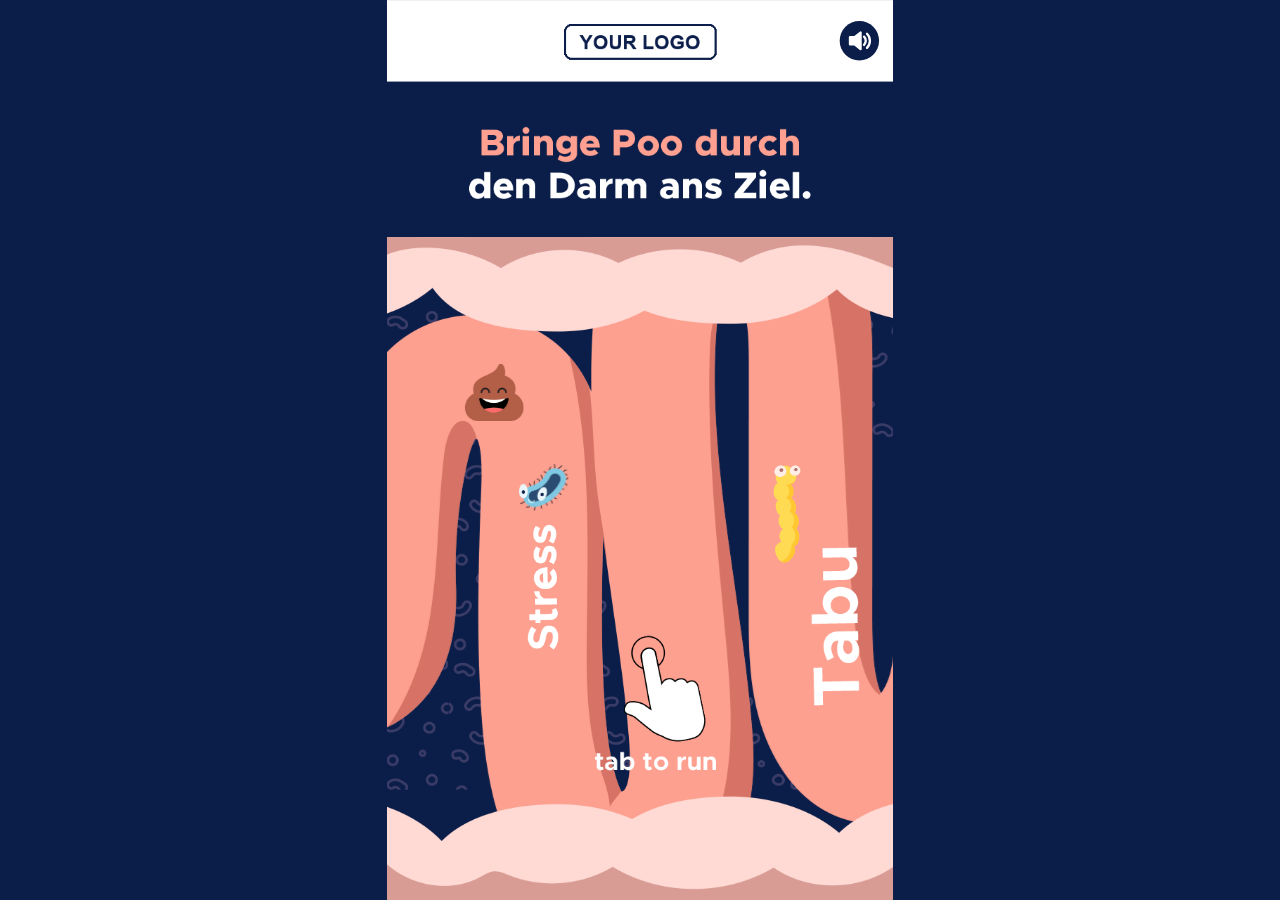
==== variant-a-game/index.html @ 856f4e37 "add variant a game files" ====
<!doctype html>
<html lang="de">
  <head>
    <meta charset="UTF-8" />
    <meta
      name="viewport"
      content="width=device-width, initial-scale=1, maximum-scale=1, user-scalable=no, viewport-fit=cover"
    />
    <meta name="ad.size" content="width=360,height=640" />
    <title>Gut Run</title>
    <link rel="preload" href="assets/01_game/gameplay.png" as="image" />
    <link rel="stylesheet" href="styles.css" />
  </head>
  <body>
    <!--
      #ad is the 360x640 design stage. JS scales it to the viewport (see fit() in index.js)
      and may make it taller than 640 on long phones (--extra = added height in design px).
    -->
    <div id="ad" class="is-loading" aria-label="Gut Run Spiel-Anzeige">
      <!-- ── Game scene ─────────────────────────────────────────── -->
      <section id="scene" class="scene">
        <img class="full bg" src="assets/bg.jpg" alt="" />
        <div class="shifted">
          <img
            class="full"
            id="texture"
            src="assets/01_game/bg_texture.png"
            alt=""
          />
        </div>
        <canvas id="game" aria-hidden="true"></canvas>
        <div class="shifted" id="decor">
          <!-- Obstacles shown on the start screen only (positions measured from design/01-start.png) -->
          <img
            class="decor"
            src="assets/01_game/bac6.png"
            alt=""
            style="left: 93.5px; top: 330px; width: 35px"
          />
          <img
            class="decor"
            src="assets/01_game/txt1.png"
            alt=""
            style="left: 100px; top: 373px; width: 21.85px"
          />
          <img
            class="decor"
            src="assets/01_game/bac2.png"
            alt=""
            style="left: 275px; top: 330.5px; width: 19.35px"
          />
          <img
            class="decor"
            src="assets/01_game/txt2.png"
            alt=""
            style="left: 301.5px; top: 389px; width: 34px"
          />
        </div>
        <div class="shifted">
          <img class="full" id="border" src="assets/border.png" alt="" />
        </div>
        <div id="floor"></div>
        <div class="shifted">
          <img
            class="full"
            id="headline"
            src="assets/01_game/tut.png"
            alt="Bringe Poo durch den Darm ans Ziel."
          />
          <img id="gesture" src="assets/gesture.png" alt="tap to run" />
        </div>
      </section>

      <!-- ── Fail endcard ───────────────────────────────────────── -->
      <section id="fail" class="endcard" hidden>
        <div class="shifted">
          <img
            class="full"
            data-el="bubble"
            src="assets/02_endcard/fail/bubble.png"
            alt=""
          />
          <img class="full bac" src="assets/02_endcard/fail/bac1.png" alt="" />
          <img class="full bac" src="assets/02_endcard/fail/bac2.png" alt="" />
          <img class="full bac" src="assets/02_endcard/fail/bac3.png" alt="" />
          <img class="full bac" src="assets/02_endcard/fail/bac4.png" alt="" />
          <img class="full bac" src="assets/02_endcard/fail/bac5.png" alt="" />
          <img
            class="full"
            data-el="poo"
            src="assets/02_endcard/fail/sad.png"
            alt=""
          />
          <img
            class="full"
            data-el="hl"
            src="assets/02_endcard/fail/hl.png"
            alt="Poo, das tat weh! Erfahre jetzt, was deinem Darm guttut."
          />
          <button
            class="btn cta"
            data-el="cta"
            style="left: 37px; top: 482.5px; width: 186px"
            type="button"
          >
            <img
              src="assets/02_endcard/fail/cta.png"
              alt="Jetzt informieren!"
            />
          </button>
          <button
            class="btn"
            id="replay"
            data-el="replay"
            style="left: 37.5px; top: 538.5px; width: 185.5px"
            type="button"
          >
            <img
              src="assets/02_endcard/fail/replay.png"
              alt="Nochmal spielen"
            />
          </button>
        </div>
      </section>

      <!-- ── Win endcard ────────────────────────────────────────── -->
      <section id="win" class="endcard" hidden>
        <div class="shifted">
          <img
            class="full"
            data-el="bubble"
            src="assets/02_endcard/win/bubble.png"
            alt=""
          />
          <canvas id="confetti" aria-hidden="true"></canvas>
          <img
            class="full"
            data-el="konfetti"
            src="assets/02_endcard/win/konfetti.png"
            alt=""
          />
          <img
            class="full"
            data-el="poo"
            src="assets/02_endcard/win/happy.png"
            alt=""
          />
          <img
            class="full"
            data-el="hl"
            src="assets/02_endcard/win/hl.png"
            alt="Poo, tut das gut! Wenn du weißt, was dein Darm braucht."
          />
          <button
            class="btn cta"
            data-el="cta"
            style="left: 28px; top: 560px; width: 214px"
            type="button"
          >
            <img
              src="assets/02_endcard/win/cta.png"
              alt="Jetzt mehr erfahren"
            />
          </button>
        </div>
      </section>

      <!-- Logo bar sits above every screen -->
      <img class="full" id="logo" src="assets/logo.png" alt="Your Logo" />

      <button id="mute" type="button" aria-pressed="false" aria-label="Ton aus">
        <svg viewBox="0 0 24 24" aria-hidden="true">
          <path class="spk" d="M4 9h4l5-4v14l-5-4H4z" />
          <path
            class="on"
            d="M16 8.5a5 5 0 0 1 0 7M18.5 6a8.5 8.5 0 0 1 0 12"
          />
          <path class="off" d="M16 9l6 6M22 9l-6 6" />
        </svg>
      </button>
    </div>

    <script src="https://cdnjs.cloudflare.com/ajax/libs/gsap/3.12.5/gsap.min.js"></script>
    <script src="./index.js"></script>
  </body>
</html>
---- variant-a-game/styles.css ----
/*
  Design units: everything inside #ad is laid out in the 360x640 design space
  (= the 720x1280 @2x assets at 50%). index.js scales #ad to the viewport with one transform.
*/
:root {
  --navy: #0b1e49;
  --gut-wall: #d89c95; /* bottom row colour of border.png, used to extend it on tall phones */
}

* {
  box-sizing: border-box;
}

html,
body {
  margin: 0;
  height: 100%;
  overflow: hidden;
  background: var(--navy);
  overscroll-behavior: none;
}

body {
  -webkit-tap-highlight-color: transparent;
  -webkit-user-select: none;
  user-select: none;
  -webkit-touch-callout: none;
}

#ad {
  --extra: 0px; /* extra stage height (design px) on phones taller than 9:16 */
  position: absolute;
  left: 0;
  top: 0;
  width: 360px;
  height: calc(640px + var(--extra));
  overflow: hidden;
  transform-origin: 0 0;
  touch-action: none; /* taps are game input, no double-tap zoom / scroll */
  cursor: pointer;
  background: var(--navy);
  font-family: system-ui, sans-serif;
}

#ad.is-loading > * {
  visibility: hidden;
}

img {
  display: block;
  -webkit-user-drag: none;
  user-select: none;
}

/* Full-frame 720x1280 layers rendered at 50% */
.full {
  position: absolute;
  left: 0;
  top: 0;
  width: 360px;
  height: 640px;
  pointer-events: none;
}

.bg {
  height: 100%;
  object-fit: cover;
}

/* Everything below the logo bar is shifted down by half the extra height, so it stays centred */
.shifted {
  position: absolute;
  left: 0;
  top: calc(var(--extra) / 2);
  width: 360px;
  height: 640px;
}

.scene,
.endcard {
  position: absolute;
  inset: 0;
}

.endcard {
  background: var(--navy);
}

/* The bean texture reaches into the headline band; the design shows it only inside the gut area */
#texture {
  clip-path: inset(168.5px 0 0 0);
}

/* ?overlay=1 – design file on top at 50% to check alignment */
#design-overlay {
  position: absolute;
  left: 0;
  top: calc(var(--extra) / 2);
  width: 360px;
  height: 640px;
  opacity: 0.5;
  pointer-events: none;
  z-index: 10;
}

#game {
  position: absolute;
  left: 0;
  top: 0;
  width: 360px;
  height: 100%;
}

#floor {
  position: absolute;
  left: 0;
  right: 0;
  bottom: 0;
  height: calc(var(--extra) / 2 + 1px);
  background: var(--gut-wall);
}

.decor,
#gesture {
  position: absolute;
  pointer-events: none;
}

#gesture {
  left: 147.5px;
  top: 452px;
  width: 86.5px;
}

#logo {
  z-index: 5;
}

#confetti {
  position: absolute;
  left: 0;
  top: 0;
  width: 360px;
  height: 640px;
  pointer-events: none;
}

/* Buttons wrap the provided button images */
.btn {
  position: absolute;
  padding: 0;
  margin: 0;
  border: 0;
  background: none;
  cursor: pointer;
  border-radius: 24px;
}

.btn img {
  width: 100%;
  height: auto;
}

.btn:focus-visible,
#mute:focus-visible {
  outline: 2px solid #fff;
  outline-offset: 3px;
}

/* Mute toggle, top-right inside the white logo bar */
#mute {
  position: absolute;
  z-index: 6;
  top: 15px;
  right: 10px;
  width: 28px;
  height: 28px;
  padding: 4px;
  border: 0;
  border-radius: 50%;
  background: var(--navy);
  cursor: pointer;
}

#mute svg {
  width: 100%;
  height: 100%;
  display: block;
  fill: none;
  stroke: #fff;
  stroke-width: 2;
  stroke-linecap: round;
  stroke-linejoin: round;
}

#mute .spk {
  fill: #fff;
}

#mute .off,
#mute[aria-pressed='true'] .on {
  display: none;
}

#mute[aria-pressed='true'] .off {
  display: inline;
}
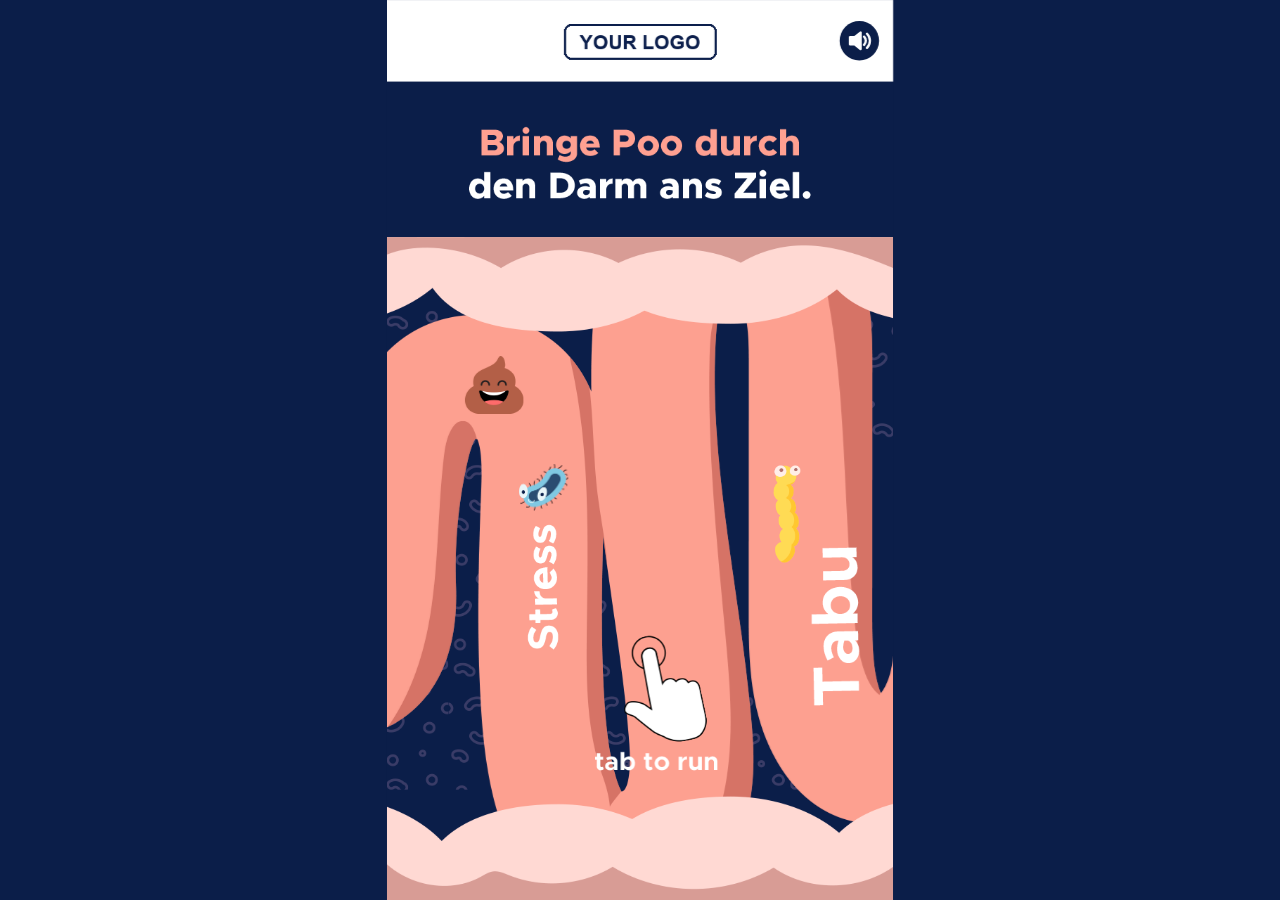
==== commit 33d3515b: "clean the whole project" ====
--- a/variant-a-game/index.html
+++ b/variant-a-game/index.html
@@ -29,7 +29,7 @@
           />
         </div>
         <canvas id="game" aria-hidden="true"></canvas>
-        <div class="shifted" id="decor">
+        <div class="shifted">
           <!-- Obstacles shown on the start screen only (positions measured from design/01-start.png) -->
           <img
             class="decor"
@@ -111,7 +111,6 @@
           <button
             class="btn"
             id="replay"
-            data-el="replay"
             style="left: 37.5px; top: 538.5px; width: 185.5px"
             type="button"
           >
